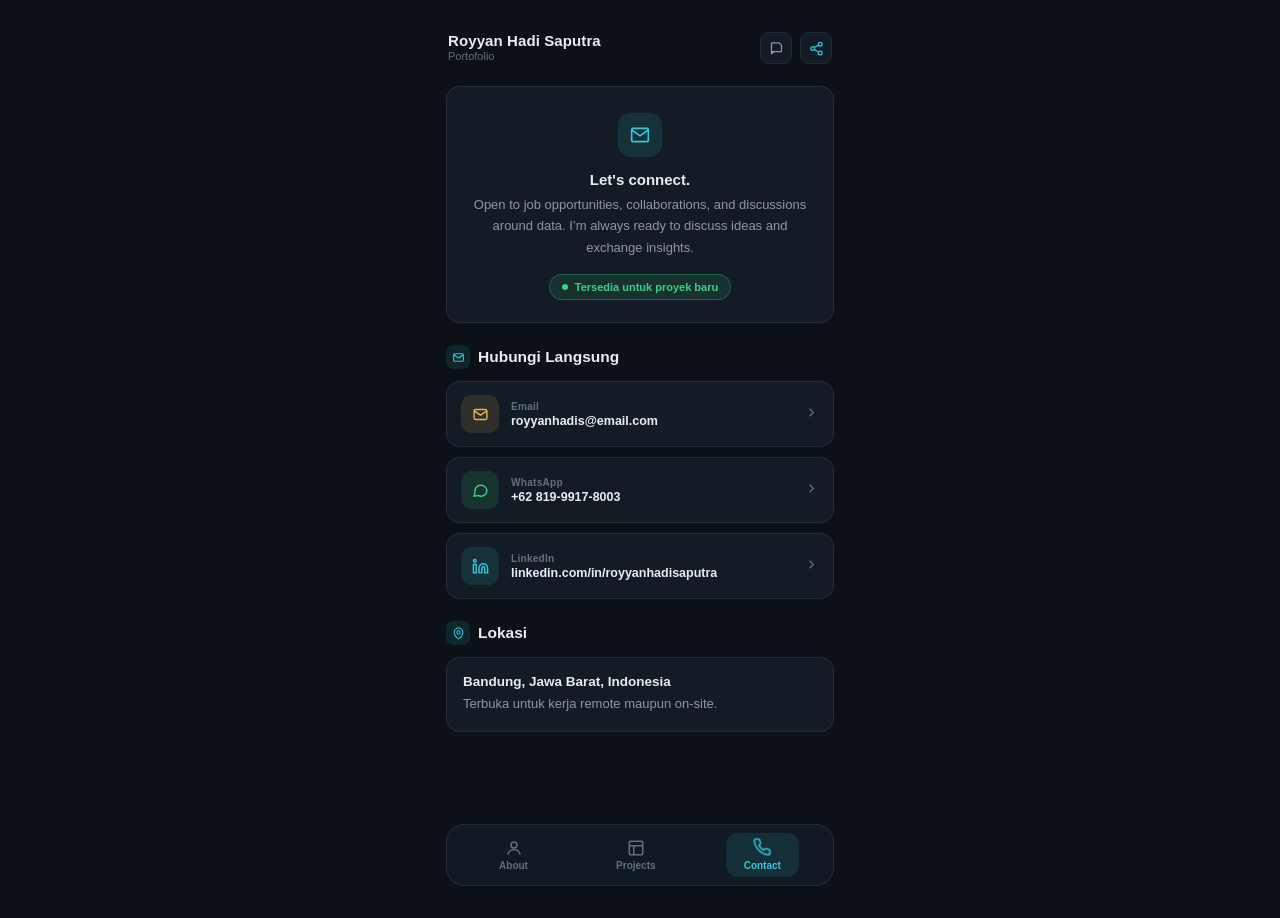
==== contact.html @ f62abc27 "Portofolio" ====
<!DOCTYPE html>
<html lang="id">

<head>
  <meta charset="UTF-8">
  <meta name="viewport" content="width=device-width, initial-scale=1.0">
  <title>Kontak — Royyan Hadi Saputra</title>
  <link rel="stylesheet" href="style.css">
</head>

<body data-page="contact">

  <div class="phone">

    <div class="topbar">
      <div class="brand">
        <h1>Royyan Hadi Saputra</h1>
        <p>Portofolio</p>
      </div>
      <div class="top-actions">
        <div class="icon-btn">
          <svg viewBox="0 0 24 24" fill="none" stroke="currentColor" stroke-width="2">
            <path d="M4 21V4a1 1 0 0 1 1-1h11l4 4v9a1 1 0 0 1-1 1H5" />
            <path d="M4 21l4-4" />
          </svg>
        </div>
        <div class="icon-btn accent">
          <svg viewBox="0 0 24 24" fill="none" stroke="currentColor" stroke-width="2">
            <circle cx="18" cy="5" r="3" />
            <circle cx="6" cy="12" r="3" />
            <circle cx="18" cy="19" r="3" />
            <line x1="8.6" y1="13.5" x2="15.4" y2="17.5" />
            <line x1="15.4" y1="6.5" x2="8.6" y2="10.5" />
          </svg>
        </div>
      </div>
    </div>

    <!-- Hero -->
    <div class="section reveal" style="margin-top:16px;">
      <div class="body-card contact-hero">
        <div class="contact-hero-icon">
          <svg width="20" height="20" viewBox="0 0 24 24" fill="none" stroke="currentColor" stroke-width="2">
            <path d="M22 6l-10 7L2 6" />
            <rect x="2" y="4" width="20" height="16" rx="2" />
          </svg>
        </div>
        <p class="contact-hero-title">Let's connect.</p>
        <p class="body-text" style="margin-bottom:0;">Open to job opportunities, collaborations, and discussions around
          data. I’m always ready to discuss ideas and exchange insights.</p>
        <div class="availability-strip">
          <span class="status-dot-sm"></span>
          Tersedia untuk proyek baru
        </div>
      </div>
    </div>

    <!-- Contact methods -->
    <div class="section reveal" style="animation-delay:0.05s;">
      <div class="section-title">
        <span class="dot-icon">
          <svg viewBox="0 0 24 24" fill="none" stroke="currentColor" stroke-width="2">
            <rect x="3" y="5" width="18" height="14" rx="2" />
            <path d="m3 7 9 6 9-6" />
          </svg>
        </span>
        Hubungi Langsung
      </div>

      <div class="contact-list">

        <a class="contact-card" href="mailto:royyan.hadi@email.com">
          <span class="contact-icon email">
            <svg viewBox="0 0 24 24" fill="none" stroke="currentColor" stroke-width="2">
              <rect x="3" y="5" width="18" height="14" rx="2" />
              <path d="m3 7 9 6 9-6" />
            </svg>
          </span>
          <span class="contact-meta">
            <span class="contact-label">Email</span>
            <span class="contact-value">royyanhadis@email.com</span>
          </span>
          <span class="contact-arrow">
            <svg viewBox="0 0 24 24" fill="none" stroke="currentColor" stroke-width="2">
              <path d="M9 18l6-6-6-6" />
            </svg>
          </span>
        </a>

        <a class="contact-card" href="https://wa.me/6281999178003" target="_blank" rel="noopener">
          <span class="contact-icon whatsapp">
            <svg viewBox="0 0 24 24" fill="none" stroke="currentColor" stroke-width="2">
              <path d="M21 11.5a8.5 8.5 0 0 1-12.5 7.5L3 20l1.1-5.3A8.5 8.5 0 1 1 21 11.5Z" />
            </svg>
          </span>
          <span class="contact-meta">
            <span class="contact-label">WhatsApp</span>
            <span class="contact-value">+62 819-9917-8003</span>
          </span>
          <span class="contact-arrow">
            <svg viewBox="0 0 24 24" fill="none" stroke="currentColor" stroke-width="2">
              <path d="M9 18l6-6-6-6" />
            </svg>
          </span>
        </a>

        <a class="contact-card" href="https://linkedin.com/in/royyan-hadi-saputra-075b24412" target="_blank"
          rel="noopener">
          <span class="contact-icon linkedin">
            <svg viewBox="0 0 24 24" fill="none" stroke="currentColor" stroke-width="2">
              <path d="M16 8a6 6 0 0 1 6 6v7h-4v-7a2 2 0 0 0-4 0v7h-4v-7a6 6 0 0 1 6-6Z" />
              <rect x="2" y="9" width="4" height="12" />
              <circle cx="4" cy="4" r="2" />
            </svg>
          </span>
          <span class="contact-meta">
            <span class="contact-label">LinkedIn</span>
            <span class="contact-value">linkedin.com/in/royyanhadisaputra</span>
          </span>
          <span class="contact-arrow">
            <svg viewBox="0 0 24 24" fill="none" stroke="currentColor" stroke-width="2">
              <path d="M9 18l6-6-6-6" />
            </svg>
          </span>
        </a>


      </div>
    </div>

    <!-- Location -->
    <div class="section reveal" style="animation-delay:0.1s;">
      <div class="section-title">
        <span class="dot-icon">
          <svg viewBox="0 0 24 24" fill="none" stroke="currentColor" stroke-width="2">
            <path d="M20 10c0 6-8 12-8 12s-8-6-8-12a8 8 0 0 1 16 0Z" />
            <circle cx="12" cy="10" r="3" />
          </svg>
        </span>
        Lokasi
      </div>
      <div class="body-card location-card">
        <div>
          <p class="location-title">Bandung, Jawa Barat, Indonesia</p>
          <p class="body-text" style="margin:0;">Terbuka untuk kerja remote maupun on-site.</p>
        </div>
      </div>
    </div>



    <div class="bottom-nav">
      <a class="nav-item" data-page="about" href="about.html">
        <svg viewBox="0 0 24 24" fill="none" stroke="currentColor" stroke-width="2">
          <circle cx="12" cy="8" r="4" />
          <path d="M4 21c0-4 3.5-7 8-7s8 3 8 7" />
        </svg>
        About
      </a>
      <a class="nav-item" data-page="projects" href="projects.html">
        <svg viewBox="0 0 24 24" fill="none" stroke="currentColor" stroke-width="2">
          <rect x="3" y="3" width="18" height="18" rx="2" />
          <path d="M3 9h18M9 21V9" />
        </svg>
        Projects
      </a>
      <a class="nav-item active" data-page="contact" href="contact.html">
        <svg viewBox="0 0 24 24" fill="none" stroke="currentColor" stroke-width="2">
          <path
            d="M22 16.92v3a2 2 0 0 1-2.18 2 19.79 19.79 0 0 1-8.63-3.07 19.5 19.5 0 0 1-6-6 19.79 19.79 0 0 1-3.07-8.67A2 2 0 0 1 4.11 2h3a2 2 0 0 1 2 1.72c.127.96.361 1.903.7 2.81a2 2 0 0 1-.45 2.11L8.09 9.91a16 16 0 0 0 6 6l1.27-1.27a2 2 0 0 1 2.11-.45c.907.339 1.85.573 2.81.7A2 2 0 0 1 22 16.92z" />
        </svg>
        Contact
      </a>
    </div>

  </div>

  <script src="script.js"></script>
</body>

</html>
---- style.css ----
:root{
  --bg: #0b1116;
  --bg-soft: #101820;
  --card: #131c25;
  --card-2: #0f1720;
  --border: rgba(255,255,255,0.07);
  --border-soft: rgba(255,255,255,0.05);
  --text: #e9edf1;
  --text-dim: #8b98a5;
  --text-dimmer: #62707d;
  --cyan: #35c7d6;
  --cyan-soft: rgba(53,199,214,0.12);
  --green: #3ecf7e;
  --green-soft: rgba(62,207,126,0.12);
  --amber: #e8b34d;
  --radius-lg: 20px;
  --radius-md: 14px;
  --radius-sm: 10px;
  font-family: -apple-system, BlinkMacSystemFont, "Segoe UI", Inter, Roboto, "Helvetica Neue", Arial, sans-serif;
}

*{ box-sizing: border-box !important; }

html,body{
  margin:0;
  padding:0;
  background: var(--bg);
  color: var(--text);
}

body{
  display:flex !important;
  flex-direction: column !important;
  align-items: center !important;
  justify-content:flex-start !important;
  padding: 18px 0 0;
  width: 100% !important;
}

/* Kontainer utama: dipaksa jadi satu kolom vertikal, kebal dari CSS luar
   (grid/flex/float) yang mungkin dipasang oleh tool/host tempat file ini dibuka */
.phone{
  display: block !important;
  width: 100% !important;
  max-width: 420px !important;
  min-height: 100vh;
  background: var(--bg);
  position: relative !important;
  float: none !important;
  padding-bottom: 84px;
}

/* Setiap blok section utama: paksa full-width, block, tidak float/absolute,
   dan urut normal dari atas ke bawah */
.phone > *{
  display: block !important;
  width: auto !important;
  float: none !important;
  position: relative !important;
  clear: both !important;
}
.phone > .bottom-nav{
  position: fixed !important;
  display: flex !important;
  width: calc(100% - 32px) !important;
  max-width: 388px !important;
}

/* ---------- Top bar ---------- */
/* ---------- Top bar ---------- */

.topbar{
  display: flex !important;
  flex-direction: row !important;
  align-items: flex-start !important;
  justify-content: space-between !important;
  width: 100% !important;
  padding: 14px 18px 6px;
  gap: 12px;
}

.brand{
  flex: 1 1 auto !important;
  min-width: 0 !important;
  display: flex;
  flex-direction: column;
  align-items: flex-start;
}

.brand h1{
  font-size: 15px;
  font-weight: 700;
  margin: 0;
  color: var(--text);
  letter-spacing: 0.1px;
  white-space: nowrap;
}

.brand p{
  margin: 1px 0 0;
  font-size: 11px;
  color: var(--text-dimmer);
}

.top-actions{
  display: flex !important;
  flex-direction: row !important;
  align-items: center !important;
  justify-content: flex-end !important;
  gap: 8px;
  flex-shrink: 0 !important;
  margin-left: auto !important;
}
.hard-icon {
  width: 45px;
  height: 45px;
  display: flex;
  align-items: center;
  justify-content: center;
  background: transparent;
}

.hard-icon img {
  width: 38px;
  height: 38px;
  object-fit: contain;
  display: block;
}

.icon-btn{
  width: 32px;
  height: 32px;
  flex-shrink: 0;
  border-radius: 9px;
  background: var(--card);
  border: 1px solid var(--border);
  display: flex !important;
  align-items: center;
  justify-content: center;
  color: var(--text-dim);
  transition: transform 0.25s ease, color 0.25s ease, border-color 0.25s ease, background 0.25s ease;
}

.icon-btn.logo-btn {
  padding: 0;
  overflow: hidden;
  border-radius: 50%;
}

.logo-img {
  width: 100%;
  height: 100%;
  object-fit: cover;
  object-position: 50% 20%;
  border-radius: 50%; 
  display: block;
}

.icon-btn.accent{
  color: var(--cyan);
  
}

.icon-btn svg{
  width: 15px;
  height: 15px;
}

.icon-btn:hover{
  transform: translateY(-2px) scale(1.05);
  border-color: rgba(53,199,214,0.35);
  color: var(--cyan);
}

.icon-btn:active{
  transform: scale(0.94);
}

/* ---------- Hero / profile card ---------- */
.hero-card{
  margin: 10px 16px 0;
  background: linear-gradient(180deg, #101a22, #0d151c);
  border: 1px solid var(--border);
  border-radius: var(--radius-lg);
  padding: 22px 18px 20px;
  text-align: center;
  position: relative;
  overflow: hidden;
}
.hero-card::before{
  content:"";
  position:absolute;
  top:-60px; left:50%;
  transform: translateX(-50%);
  width: 260px; height: 200px;
  background: radial-gradient(circle, rgba(53,199,214,0.15), transparent 70%);
  pointer-events:none;
  animation: glow-pulse 5s ease-in-out infinite;
}

.avatar-wrap{
  position: relative;
  width: 88px;              /* dari 78px */
  margin: 8px auto 14px;
  animation: float-y 4.5s ease-in-out infinite;
}
.avatar{
  width: 88px;
  height: 100px;             /* lebih tinggi dari lebar, kayak di gambar referensimu */
  border-radius: 26px;
  object-fit: cover;
  object-position: 50% 12%;
  display:block;
  border: 2px solid rgba(255,255,255,0.08);
  background: #2b3542;
}
.status-dot{
  position:absolute;
  bottom: -3px; right: -3px;
  width: 20px; height: 20px;
  border-radius: 50%;
  background: var(--green);
  border: 3px solid var(--bg);
}
.status-dot::after{
  content:"";
  position:absolute;
  inset: -3px;
  border-radius: 50%;
  border: 2px solid var(--green);
  opacity: 0.6;
  animation: ring-pulse 2.2s ease-out infinite;
}
.available-badge{
  position:absolute;
  top: -8px; left: 50%;
  transform: translateX(-50%);
  background: var(--green-soft);
  color: var(--green);
  border: 1px solid rgba(62,207,126,0.35);
  font-size: 10px;
  font-weight: 700;
  letter-spacing: 0.4px;
  padding: 3px 10px;
  border-radius: 999px;
  display:flex;
  align-items:center;
  gap:5px;
  white-space:nowrap;
}
.available-badge::before{
  content:"";
  width:6px; height:6px;
  border-radius:50%;
  background: var(--green);
  animation: dot-blink 1.6s ease-in-out infinite;
}

.hero-name{
  font-size: 21px;
  font-weight: 700;
  margin: 2px 0 6px;
  position: relative;
}
.hero-role{
  font-size: 13.5px;
  color: var(--cyan);
  font-weight: 600;
  margin: 0 0 2px;
  position: relative;
}
.hero-sub{
  font-size: 12.5px;
  color: var(--text-dim);
  margin: 0 0 16px;
  position: relative;
}

.hero-tags{
  display:flex;
  justify-content:center;
  gap: 8px;
  flex-wrap: wrap;
  position: relative;
}
.pill{
  font-size: 11px;
  font-weight: 600;
  padding: 6px 12px;
  border-radius: 999px;
  background: var(--card);
  border: 1px solid var(--border);
  color: var(--text-dim);
  display:flex; align-items:center; gap:6px;
  transition: transform 0.2s ease, border-color 0.2s ease;
}
.pill:hover{ transform: translateY(-1px); border-color: rgba(255,255,255,0.16); }
.pill.live::before{
  content:"";
  width:6px; height:6px;
  border-radius:50%;
  background: var(--green);
  animation: dot-blink 1.6s ease-in-out infinite;
}

/* ---------- Sections ---------- */
.section{
  margin: 22px 16px 0;
}

.section-head{
  display:flex;
  align-items:center;
  justify-content:space-between;
  margin-bottom: 12px;
}

.section-title{
  display:flex;
  align-items:center;
  gap: 8px;
  font-size: 15.5px;
  font-weight: 700;
  color: var(--text);
}

/* Judul yang berdiri sendiri (tanpa .section-head di luarnya) perlu jarak sendiri */
.section > .section-title{
  margin-bottom: 12px;
}
.section-title .dot-icon{
  width: 24px; height:24px;
  border-radius: 7px;
  background: var(--cyan-soft);
  color: var(--cyan);
  display:flex; align-items:center; justify-content:center;
  flex-shrink:0;
}
.section-title .dot-icon svg{ width:13px; height:13px; }

.badge-soft{
  font-size: 10.5px;
  font-weight: 700;
  color: var(--text-dim);
  background: var(--card);
  border: 1px solid var(--border);
  padding: 4px 10px;
  border-radius: 999px;
  white-space: nowrap;
}
.badge-soft.cyan{ color: var(--cyan); border-color: rgba(53,199,214,0.3); background: var(--cyan-soft); }
.badge-soft.green{ color: var(--green); border-color: rgba(62,207,126,0.3); background: var(--green-soft); }

.body-card{
  background: var(--card);
  border: 1px solid var(--border);
  border-radius: var(--radius-md);
  padding: 16px;
  transition: transform 0.25s ease, border-color 0.25s ease;
}
.body-card:hover{ transform: translateY(-2px); border-color: rgba(255,255,255,0.14); }

.body-text{
  font-size: 13px;
  line-height: 1.65;
  color: var(--text-dim);
  margin: 0;
}

.quote-block{
  margin-top: 14px;
  padding: 14px 14px 14px 16px;
  border-left: 3px solid var(--cyan);
  background: var(--cyan-soft);
  border-radius: 0 10px 10px 0;
  font-size: 12.5px;
  font-style: italic;
  color: #bfe9ee;
  line-height: 1.6;
}

/* ---------- Principles ---------- */
.principle-list{
  display:flex;
  flex-direction:column;
  gap: 10px;
}
.principle-item{
  display:flex;
  gap: 12px;
  background: var(--card);
  border:1px solid var(--border);
  border-radius: var(--radius-md);
  padding: 14px;
  align-items:flex-start;
  transition: transform 0.25s ease, border-color 0.25s ease, background 0.25s ease;
}
.principle-item:hover{
  transform: translateY(-3px);
  border-color: rgba(53,199,214,0.3);
  background: #142029;
}
.principle-num{
  flex-shrink:0;
  width: 30px; height:30px;
  border-radius: 9px;
  background: var(--cyan-soft);
  color: var(--cyan);
  font-size: 12px;
  font-weight: 700;
  display:flex; align-items:center; justify-content:center;
  transition: transform 0.25s ease;
}
.principle-item:hover .principle-num{ transform: scale(1.12) rotate(-4deg); }
.principle-text h4{
  font-size: 13px;
  margin: 3px 0 4px;
  color: var(--text);
  font-weight: 700;
}
.principle-text p{
  font-size: 12px;
  color: var(--text-dim);
  margin:0;
  line-height: 1.55;
}

/* ---------- Education ---------- */
.edu-card{
  background: var(--card);
  border: 1px solid var(--border);
  border-radius: var(--radius-md);
  padding: 16px;
  transition: transform 0.25s ease, border-color 0.25s ease;
}
.edu-card:hover{ transform: translateY(-2px); border-color: rgba(255,255,255,0.14); }
.edu-top{
  display:flex;
  gap: 12px;
  align-items:flex-start;
}
.edu-icon{
  width: 38px; height: 38px;
  border-radius: 10px;
  background: var(--cyan-soft);
  color: var(--cyan);
  display:flex; align-items:center; justify-content:center;
  flex-shrink:0;
}
.edu-icon svg{ width:18px; height:18px;}
.edu-name{
  font-size: 14px;
  font-weight: 700;
  margin: 0 0 3px;
  color: var(--text);
}
.edu-major{
  font-size: 11.5px;
  color: var(--text-dim);
  margin:0;
}
.gpa-row{
  margin-top: 14px;
  display:flex;
  align-items:center;
  justify-content:space-between;
  background: var(--card-2);
  border: 1px solid var(--border-soft);
  border-radius: var(--radius-sm);
  padding: 10px 14px;
}
.gpa-label{
  font-size: 10px;
  letter-spacing: 0.4px;
  color: var(--text-dimmer);
  font-weight: 700;
}
.gpa-value{
  font-size: 17px;
  font-weight: 700;
  color: var(--green);
}
.gpa-value span{
  font-size: 11px;
  color: var(--text-dimmer);
  font-weight: 600;
}

.research-tag{
  display:inline-flex;
  align-items:center;
  gap:6px;
  margin-top:14px;
  font-size: 10px;
  font-weight: 700;
  letter-spacing: 0.3px;
  color: var(--amber);
  background: rgba(232,179,77,0.1);
  border: 1px solid rgba(232,179,77,0.3);
  padding: 4px 10px;
  border-radius: 999px;
}
.research-title{
  font-size: 12.5px;
  font-weight: 700;
  font-style: italic;
  margin: 10px 0 6px;
  color: var(--text);
  line-height:1.5;
}
.research-desc{
  font-size: 12px;
  color: var(--text-dim);
  line-height: 1.6;
  margin: 0;
}

/* ---------- Experience ---------- */
.exp-card{
  background: var(--card);
  border: 1px solid var(--border);
  border-radius: var(--radius-md);
  padding: 16px;
  margin-bottom: 14px;
  transition: transform 0.25s ease, border-color 0.25s ease;
}
.exp-card:hover{ transform: translateY(-3px); border-color: rgba(53,199,214,0.25); }
.exp-card:last-child{ margin-bottom:0; }
.exp-head{
  display:flex;
  gap: 12px;
  align-items:flex-start;
}
.exp-num{
  flex-shrink:0;
  width: 30px; height:30px;
  border-radius: 9px;
  background: var(--cyan-soft);
  color: var(--cyan);
  font-size: 12px;
  font-weight: 700;
  display:flex; align-items:center; justify-content:center;
}
.exp-title{
  font-size: 13.5px;
  font-weight: 700;
  margin: 3px 0 6px;
  color: var(--text);
}
.exp-desc{
  font-size: 12px;
  color: var(--text-dim);
  line-height: 1.6;
  margin: 0 0 10px;
}
.exp-date{
  font-size: 11px;
  color: var(--text-dimmer);
  display:flex;
  align-items:center;
  gap:6px;
  margin-bottom: 12px;
}
.doc-label{
  font-size: 9.5px;
  font-weight: 700;
  letter-spacing: 0.6px;
  color: var(--text-dimmer);
  margin-bottom: 8px;
}
.doc-grid{
  display:grid;
  grid-template-columns: repeat(3,1fr);
  gap: 6px;
}
.doc-grid.two{ grid-template-columns: repeat(2,1fr); }
.doc-grid.six{
  grid-template-columns: repeat(3, 1fr);
  gap: 5px;
}
.doc-grid.six .doc-thumb{
  border-radius: 6px;
}
.doc-thumb{
  aspect-ratio: 1/1;
  border-radius: 8px;
  background: linear-gradient(135deg,#1c2833,#0f171f);
  display:flex; align-items:center; justify-content:center;
  color: var(--text-dimmer);
  border: 1px solid var(--border-soft);
  transition: transform 0.2s ease, color 0.2s ease;
  overflow: hidden;
}
.doc-thumb:hover{ transform: scale(1.05); color: var(--cyan); }
.doc-thumb svg{ width:16px; height:16px; opacity:0.5; }
.doc-thumb img{
  width: 100%;
  height: 100%;
  object-fit: cover;
  object-position: 50% 20%;
  display: block;
}

/* ---------- Dossier / CV card ---------- */
.dossier-card{
  margin: 22px 16px 0;
  background: var(--card);
  border: 1px solid var(--border);
  border-radius: var(--radius-lg);
  padding: 20px 18px;
  text-align:center;
}
.dossier-tag{
  font-size: 10px;
  font-weight: 700;
  letter-spacing: 0.6px;
  color: var(--text-dimmer);
  margin-bottom: 6px;
}
.dossier-title{
  font-size: 15px;
  font-weight: 700;
  color: var(--text);
  margin: 0 0 4px;
}
.dossier-sub{
  font-size: 11.5px;
  color: var(--text-dim);
  margin: 0 0 16px;
}
.btn-primary{
  display:flex;
  align-items:center;
  justify-content:center;
  gap: 8px;
  width: 100%;
  background: var(--cyan);
  color: #04212a;
  font-weight: 700;
  font-size: 13px;
  padding: 12px;
  border-radius: 12px;
  border: none;
  cursor:pointer;
  margin-bottom: 10px;
  transition: transform 0.2s ease, box-shadow 0.2s ease, filter 0.2s ease;
}
.btn-primary:hover{ transform: translateY(-2px); box-shadow: 0 8px 20px rgba(53,199,214,0.25); filter: brightness(1.05); }
.btn-primary:active{ transform: translateY(0) scale(0.98); }
.btn-secondary{
  display:flex;
  align-items:center;
  justify-content:center;
  gap: 8px;
  width: 100%;
  background: transparent;
  color: var(--text-dim);
  font-weight: 600;
  font-size: 12.5px;
  padding: 11px;
  border-radius: 12px;
  border: 1px solid var(--border);
  cursor:pointer;
  transition: transform 0.2s ease, border-color 0.2s ease, color 0.2s ease;
}
.btn-secondary:hover{ transform: translateY(-2px); border-color: rgba(255,255,255,0.2); color: var(--text); }
.btn-secondary:active{ transform: translateY(0) scale(0.98); }

/* ---------- Projects page ---------- */
.cap-badge{
  display:inline-flex; align-items:center; gap:6px;
  font-size:10px; font-weight:700; letter-spacing:.5px;
  color:var(--cyan); background:var(--cyan-soft);
  border:1px solid rgba(53,199,214,.3);
  padding:4px 10px; border-radius:999px; margin:16px 16px 10px;
}
.page-title{font-size:21px;font-weight:700;margin:0 16px 6px}
.page-sub{font-size:12.5px;color:var(--text-dim);margin:0 16px 18px;line-height:1.6}

.skills-card{
  background:var(--card);border:1px solid var(--border);border-radius:var(--radius-lg);
  padding:16px;margin:0 16px 16px;transition:transform .25s ease,border-color .25s ease;
}
.skills-card:hover{transform:translateY(-2px);border-color:rgba(255,255,255,.14)}
.skills-head{display:flex;align-items:flex-start;justify-content:space-between;margin-bottom:14px}
.skills-head h3{font-size:14.5px;margin:0 0 3px;font-weight:700}
.skills-head p{font-size:11px;color:var(--text-dimmer);margin:0}
.hard-grid{display:grid;grid-template-columns:repeat(3,1fr);gap:8px}
.hard-item{
  background:var(--card-2);border:1px solid var(--border-soft);border-radius:12px;
  padding:12px 6px;display:flex;flex-direction:column;align-items:center;gap:8px;
  transition:transform .25s ease,border-color .25s ease;
}
.hard-item:hover{transform:translateY(-4px);border-color:rgba(255,255,255,.16)}
.hard-icon{width:30px;height:30px;border-radius:8px;display:flex;align-items:center;justify-content:center;font-size:13px;font-weight:700;color:#fff;transition:transform .25s ease}
.hard-icon img{width:100%;height:100%;object-fit:contain}
.hard-item:hover .hard-icon{transform:scale(1.14) rotate(-6deg)}
.hard-item span{font-size:10.5px;color:var(--text-dim);font-weight:600}
.soft-grid{display:grid;grid-template-columns:1fr 1fr;gap:10px 14px}
.soft-item{display:flex;align-items:center;gap:8px;font-size:12px;color:var(--text-dim);font-weight:600;transition:color .2s ease,transform .2s ease}
.soft-item:hover{color:var(--text);transform:translateX(2px)}
.soft-item::before{content:"";width:6px;height:6px;border-radius:50%;background:var(--cyan);flex-shrink:0}

/* ---------- Featured Projects ---------- */
.proj-card{background:linear-gradient(180deg,#101c27,#0d1720);border:1px solid rgba(103,130,151,.22);border-radius:20px;overflow:hidden;margin:0 6px 16px;box-shadow:0 10px 30px rgba(0,0,0,.22);transition:.3s ease}
.proj-card:hover{transform:translateY(-4px);border-color:rgba(24,190,255,.45);box-shadow:0 16px 38px rgba(0,0,0,.38),0 0 22px rgba(0,166,255,.07)}
.proj-media{height:205px;position:relative;display:flex;align-items:center;justify-content:center;overflow:hidden;isolation:isolate}
.proj-media::before{content:"";position:absolute;inset:0;z-index:-3;background:radial-gradient(circle at 75% 20%,rgba(54,192,255,.28),transparent 32%),radial-gradient(circle at 15% 80%,rgba(0,117,255,.28),transparent 38%)}
.proj-media::after{content:"";position:absolute;inset:0;z-index:-2;background:linear-gradient(145deg,rgba(255,255,255,.04),transparent 45%,rgba(0,0,0,.28))}
.project-bulletin{background:linear-gradient(145deg,#0b4d82 0%,#0a3358 50%,#061b2c 100%)}
.project-sentiment{background:linear-gradient(145deg,#075e9f,#073963 55%,#041825)}
.project-ui{background:linear-gradient(145deg,#087bc4,#07558c 55%,#06324f)}
.media-glow,.ui-shine{position:absolute;width:230px;height:230px;border-radius:50%;background:rgba(21,178,255,.13);filter:blur(28px);right:-70px;top:-70px;z-index:-1}
.media-grid{position:absolute;inset:0;background-image:linear-gradient(rgba(255,255,255,.035) 1px,transparent 1px),linear-gradient(90deg,rgba(255,255,255,.035) 1px,transparent 1px);background-size:28px 28px;opacity:.55}
.proj-tag-overlay{font-size:9px;font-weight:800;letter-spacing:.55px;color:#fff;background:rgba(3,14,23,.78);border:1px solid rgba(255,255,255,.09);backdrop-filter:blur(9px);padding:6px 10px;border-radius:999px;position:absolute;top:13px;left:13px;z-index:10}

/* Bulletin visual */
.bulletin-scene{position:relative;width:285px;height:172px;transform:translateY(7px) rotate(-2deg)}
.bulletin-page{position:absolute;background:linear-gradient(180deg,#fff,#edf4f8);border-radius:5px;box-shadow:0 18px 28px rgba(0,0,0,.35);overflow:hidden}
.bulletin-front{width:126px;height:164px;left:76px;top:0;z-index:4;padding:13px 10px;color:#124f82;transform:rotate(-3deg)}
.bulletin-back{width:110px;height:150px;left:32px;top:13px;z-index:2;transform:rotate(4deg);padding:10px}
.bulletin-side{width:105px;height:150px;left:170px;top:11px;z-index:3;transform:rotate(6deg);padding:10px}
.bp-brand{font-size:16px;font-weight:900;letter-spacing:.5px;line-height:.9}.bp-sub{font-size:6px;font-style:italic;margin-top:5px;color:#39739c}.bp-logo{position:absolute;right:9px;top:12px;width:28px;height:24px;border-radius:50%;background:#0a4c82;color:white;font-size:6px;display:grid;place-items:center;font-weight:900}.bp-photo{height:58px;margin-top:12px;background:linear-gradient(135deg,#0c4c81,#7db5d5);position:relative;overflow:hidden}.bp-photo::before,.bp-photo::after{content:"";position:absolute;border-radius:50%;background:rgba(255,255,255,.45)}.bp-photo::before{width:22px;height:22px;left:12px;bottom:9px}.bp-photo::after{width:36px;height:16px;right:8px;bottom:4px}.bp-photo i{display:block;position:absolute;background:rgba(255,255,255,.75);width:16px;height:5px;bottom:5px;left:6px}.bp-photo i:nth-child(2){left:27px;width:23px}.bp-photo i:nth-child(3){right:6px;left:auto;width:13px}.bp-copy{margin-top:8px}.bp-copy i{display:block;height:3px;background:#9db5c5;margin:4px 0;border-radius:3px}.bp-copy i:nth-child(2){width:85%}.bp-copy i:nth-child(3){width:92%}.bp-copy i:nth-child(4){width:70%}.bp-bottom{position:absolute;left:0;right:0;bottom:0;height:18px;background:#084e85}.bp-header{height:10px;width:65%;background:#12669c;border-radius:2px;margin-bottom:9px}.bp-title{width:75%;height:6px;background:#9eb8c8;border-radius:2px;margin-bottom:13px}.bp-cols{display:grid;grid-template-columns:1fr 1fr;gap:6px}.bp-cols i{height:75px;background:linear-gradient(#dbe8ee,#a7c6d8);border-radius:3px}.bp-photo.small{height:43px;margin-top:12px}

/* Sentiment dashboard */
.sentiment-dashboard{width:296px;height:172px;border:1px solid rgba(255,255,255,.18);border-radius:12px;background:rgba(4,16,27,.93);box-shadow:0 20px 35px rgba(0,0,0,.38);padding:10px 12px;color:#fff;position:relative;z-index:2}
.sd-head{display:flex;justify-content:space-between;align-items:center;font-size:7px;color:#e9f5ff;margin-bottom:7px}.sd-head strong{font-size:9px}.sd-head span{font-size:6px;color:#a8c3d5}
.sd-chart{height:75px;display:flex;border-bottom:1px solid rgba(255,255,255,.15);background:repeating-linear-gradient(to bottom,transparent 0 18px,rgba(255,255,255,.06) 19px)}
.sd-y{width:20px;display:flex;flex-direction:column;justify-content:space-between;font-size:5px;color:#718b9b;padding:1px 0}.sd-bars{flex:1;display:flex;justify-content:space-around;align-items:flex-end}.sd-group{height:100%;width:45px;display:flex;flex-direction:column;justify-content:flex-end;align-items:center}.sd-pair{height:61px;display:flex;align-items:flex-end;gap:3px}.sd-pair i,.sd-pair b{display:block;width:11px;border-radius:3px 3px 1px 1px}.sd-pair i{background:#1978bd}.sd-pair b{background:#ff7b18}.sd-group small{font-size:5.5px;color:#a8bac7;margin-top:4px}.sd-bottom{display:grid;grid-template-columns:1fr 1fr;gap:7px;margin-top:8px}.sd-dist,.sd-total{border:1px solid rgba(255,255,255,.11);border-radius:8px;padding:6px 7px}.sd-dist{display:flex;flex-direction:column;gap:3px;font-size:6px;color:#aebdca}.sd-dist strong{font-size:7px;color:white;margin-bottom:2px}.sd-dist span{display:flex;align-items:center;gap:4px}.sd-dist em{width:5px;height:5px;border-radius:50%;display:inline-block}.sd-dist .neg{background:#ff3f62}.sd-dist .pos{background:#18c78d}.sd-dist b{color:#e4edf4;font-weight:600}.sd-total{display:flex;align-items:center;gap:8px}.donut{width:49px;height:49px;border-radius:50%;background:conic-gradient(#16c98d 0 38%,#ff3f62 38% 100%);display:grid;place-items:center;position:relative;flex-shrink:0}.donut::after{content:"";position:absolute;width:36px;height:36px;border-radius:50%;background:#071b2c}.donut span{z-index:2;font-size:8px;font-weight:800;color:#fff;text-align:center}.donut small{display:block;font-size:4.5px;color:#91a7b8}.sd-total>div:last-child small{display:block;font-size:5px;color:#63d6ff}.sd-total>div:last-child strong{font-size:20px;line-height:1.1;color:#fff}

/* UI/UX visual */
.ui-device-scene{position:relative;width:300px;height:175px}.ui-laptop{position:absolute;left:12px;bottom:9px;width:235px;height:137px;background:#bfc9d1;border-radius:8px 8px 4px 4px;padding:7px;box-shadow:0 20px 30px rgba(0,0,0,.35);transform:perspective(500px) rotateX(2deg)}.ui-laptop::after{content:"";position:absolute;left:-12px;right:-12px;bottom:-8px;height:9px;background:#94a5b2;border-radius:50%}.ui-screen{height:100%;background:#fff;border-radius:4px;overflow:hidden;color:#0c4772}.ui-top{height:19px;display:flex;align-items:center;gap:7px;padding:0 8px;font-size:4.8px;white-space:nowrap}.ui-top b{font-size:6px;margin-right:auto}.ui-hero{height:70px;background:linear-gradient(110deg,#0865a4,#138bd0);display:flex;justify-content:space-between;overflow:hidden;color:white}.ui-hero>div:first-child{padding:9px 7px;position:relative;z-index:2}.ui-hero small{font-size:4px;display:block;margin-bottom:5px;opacity:.9}.ui-hero strong{font-size:9px;line-height:1.15;display:block}.ui-search{margin-top:7px;width:78px;height:11px;border-radius:5px;background:#fff;color:#8ba0ae;font-size:4px;padding:3px 5px}.ui-search b{float:right;color:#0871b6}.ui-building{width:110px;background:linear-gradient(140deg,transparent 10%,rgba(255,255,255,.25) 11% 30%,transparent 31%),linear-gradient(180deg,#dbeeff,#78a8c6);clip-path:polygon(28% 15%,65% 0,100% 20%,100% 100%,0 100%,0 28%)}.ui-feature{display:flex;gap:5px;padding:7px}.ui-feature i{flex:1;height:27px;border-radius:5px;background:#f3f8fb;box-shadow:0 2px 6px rgba(0,0,0,.07);display:flex;flex-direction:column;align-items:center;justify-content:center;font-style:normal;font-size:8px;color:#0874ba}.ui-feature small{font-size:4px;margin-top:2px;color:#33566c}.ui-phone{position:absolute;right:8px;bottom:4px;width:61px;height:126px;background:#09131d;border:3px solid #d7e0e6;border-radius:13px;padding:4px;box-shadow:0 18px 30px rgba(0,0,0,.45);z-index:4}.phone-notch{width:22px;height:5px;background:#08121a;border-radius:5px;margin:0 auto 3px}.phone-top{height:13px;color:white;font-size:5px;display:flex;justify-content:space-between;align-items:center;padding:0 3px}.phone-hero{height:49px;border-radius:6px;background:linear-gradient(145deg,#0878bf,#07548b);color:#fff;padding:7px 5px}.phone-hero strong{font-size:6px;line-height:1.2;display:block}.phone-hero div{height:9px;background:#fff;color:#8aa0ae;border-radius:4px;margin-top:6px;font-size:3.5px;padding:3px}.phone-grid{display:grid;grid-template-columns:1fr 1fr;gap:4px;padding:6px 2px}.phone-grid i{height:18px;border-radius:4px;background:#f0f7fb;color:#0874ba;font-style:normal;text-align:center;padding-top:3px;font-size:7px}.phone-grid small{display:block;font-size:3.2px;color:#466276;margin-top:1px}

.proj-body{padding:16px}.proj-category{display:inline-flex;align-items:center;gap:7px;font-size:10px;font-weight:700;color:#26d3ff;border:1px solid rgba(38,211,255,.35);background:rgba(9,102,143,.18);border-radius:999px;padding:6px 10px;margin-bottom:9px}.proj-category span{font-size:9px}.proj-title{font-size:15px;font-weight:800;margin:0 0 9px;line-height:1.35}.proj-tags{display:flex;flex-wrap:wrap;gap:6px;margin-bottom:11px}.tag-chip{font-size:10px;font-weight:600;color:#40d9ff;background:rgba(13,104,143,.22);border:1px solid rgba(48,202,244,.28);padding:4px 9px;border-radius:999px}.proj-desc{font-size:12px;color:var(--text-dim);line-height:1.62;margin:0 0 14px}.proj-stats{display:grid;grid-template-columns:1fr 1fr;gap:10px}.stat-box{background:rgba(5,14,22,.55);border:1px solid rgba(113,141,160,.16);border-radius:11px;padding:10px 12px}.stat-box .stat-label{font-size:9px;color:var(--text-dimmer);font-weight:700;letter-spacing:.4px;margin-bottom:4px}.stat-box .stat-value{font-size:12px;font-weight:700;color:var(--text);line-height:1.35}

@media (max-width:420px){.proj-media{height:205px}.bulletin-scene{transform:translateY(8px) scale(.94) rotate(-2deg)}.sentiment-dashboard{transform:scale(.94)}.ui-device-scene{transform:scale(.92)}.proj-title{font-size:14.5px}.proj-desc{font-size:11.5px}}

/* ---------- Bottom nav ---------- */
.bottom-nav{
  position: fixed;
  bottom: 14px;
  left: 50%;
  transform: translateX(-50%);
  width: calc(100% - 32px);
  max-width: 388px;
  background: rgba(19,28,37,0.92);
  backdrop-filter: blur(10px);
  border: 1px solid var(--border);
  border-radius: 18px;
  display:flex;
  justify-content:space-around;
  padding: 8px;
  z-index: 50;
}
.nav-item{
  display:flex;
  flex-direction:column;
  align-items:center;
  gap: 3px;
  padding: 6px 18px;
  border-radius: 12px;
  color: var(--text-dimmer);
  font-size: 10px;
  font-weight: 600;
  cursor:pointer;
  border:none;
  background:transparent;
  font-family: inherit;
  text-decoration: none;
  transition: color 0.25s ease, background 0.25s ease, transform 0.2s ease;
}
.nav-item svg{ width:18px; height:18px; transition: transform 0.25s ease; }
.nav-item:hover{ color: var(--text-dim); transform: translateY(-1px); }
.nav-item.active{
  color: var(--cyan);
  background: var(--cyan-soft);
}
.nav-item.active svg{ transform: translateY(-1px) scale(1.05); }

/* ---------- Entrance / reveal animation ---------- */
@keyframes fade-up{
  from{ opacity:0; transform: translateY(16px); }
  to{ opacity:1; transform: translateY(0); }
}
@keyframes float-y{
  0%, 100%{ transform: translateY(0); }
  50%{ transform: translateY(-4px); }
}
@keyframes glow-pulse{
  0%, 100%{ opacity: 0.7; transform: translateX(-50%) scale(1); }
  50%{ opacity: 1; transform: translateX(-50%) scale(1.08); }
}
@keyframes ring-pulse{
  0%{ transform: scale(1); opacity: 0.6; }
  100%{ transform: scale(1.9); opacity: 0; }
}
@keyframes dot-blink{
  0%, 100%{ opacity: 1; }
  50%{ opacity: 0.35; }
}
@keyframes topbar-in{
  from{ opacity:0; transform: translateY(-8px); }
  to{ opacity:1; transform: translateY(0); }
}

.topbar{ animation: topbar-in 0.5s ease both; }

.reveal{
  opacity: 0;
  transform: translateY(16px);
  animation: fade-up 0.6s cubic-bezier(0.22,1,0.36,1) forwards;
  animation-play-state: paused;
}
.reveal.in-view{ animation-play-state: running; }

@media (prefers-reduced-motion: reduce){
  *{
    animation-duration: 0.001ms !important;
    animation-iteration-count: 1 !important;
    transition-duration: 0.001ms !important;
  }
  .reveal{ opacity: 1; transform: none; }
}

/* =========================================================
   Contact page additions — appended below, nothing above
   this line was changed. Reuses existing tokens (--card,
   --border, --cyan, etc.) so it matches the rest of the site.
   ========================================================= */

/* ---------- Hero card ---------- */
.contact-hero{
  text-align: center;
  padding: 26px 20px 22px;
}
.contact-hero-icon{
  width: 44px; height: 44px;
  border-radius: 12px;
  background: var(--cyan-soft);
  color: var(--cyan);
  display: flex; align-items: center; justify-content: center;
  margin: 0 auto 14px;
  animation: float-y 4.5s ease-in-out infinite;
}
.contact-hero-title{
  font-size: 15px;
  font-weight: 700;
  margin: 0 0 6px;
  color: var(--text);
}
.availability-strip{
  display: inline-flex;
  align-items: center;
  gap: 7px;
  margin-top: 16px;
  font-size: 11px;
  font-weight: 700;
  color: var(--green);
  background: var(--green-soft);
  border: 1px solid rgba(62,207,126,0.3);
  padding: 6px 12px;
  border-radius: 999px;
}
.status-dot-sm{
  width: 6px; height: 6px;
  border-radius: 50%;
  background: var(--green);
  flex-shrink: 0;
  animation: dot-blink 1.6s ease-in-out infinite;
}

/* ---------- Contact method list ---------- */
.contact-list{
  display: flex;
  flex-direction: column;
  gap: 10px;
}
.contact-card{
  display: flex;
  align-items: center;
  gap: 12px;
  background: var(--card);
  border: 1px solid var(--border);
  border-radius: var(--radius-md);
  padding: 13px 14px;
  text-decoration: none;
  color: inherit;
  transition: transform 0.25s ease, border-color 0.25s ease, background 0.25s ease;
}
.contact-card:hover{
  transform: translateY(-2px);
  border-color: rgba(53,199,214,0.3);
  background: #142029;
}
.contact-card:active{ transform: translateY(0) scale(0.99); }

.contact-icon{
  flex-shrink: 0;
  width: 38px; height: 38px;
  border-radius: 10px;
  display: flex; align-items: center; justify-content: center;
  color: var(--cyan);
  background: var(--cyan-soft);
  transition: transform 0.25s ease;
}
.contact-icon svg{ width: 17px; height: 17px; }
.contact-card:hover .contact-icon{ transform: scale(1.1) rotate(-4deg); }

/* Optional per-platform tint — falls back to cyan if omitted */
.contact-icon.whatsapp{ color: #3ecf7e; background: rgba(62,207,126,0.12); }
.contact-icon.linkedin{ color: #35c7d6; background: rgba(53,199,214,0.12); }
.contact-icon.github{ color: #e9edf1; background: rgba(233,237,241,0.08); }
.contact-icon.email{ color: #e8b34d; background: rgba(232,179,77,0.12); }

.contact-meta{
  flex: 1 1 auto;
  min-width: 0;
  display: flex;
  flex-direction: column;
  gap: 2px;
}
.contact-label{
  font-size: 10px;
  font-weight: 700;
  letter-spacing: 0.3px;
  color: var(--text-dimmer);
}
.contact-value{
  font-size: 12.5px;
  font-weight: 600;
  color: var(--text);
  white-space: nowrap;
  overflow: hidden;
  text-overflow: ellipsis;
}
.contact-arrow{
  flex-shrink: 0;
  color: var(--text-dimmer);
  transition: transform 0.25s ease, color 0.25s ease;
}
.contact-arrow svg{ width: 15px; height: 15px; }
.contact-card:hover .contact-arrow{
  transform: translateX(3px);
  color: var(--cyan);
}

/* ---------- Location card ---------- */
.location-card{
  display: flex;
  align-items: center;
  gap: 12px;
  padding: 16px;
}
.location-title{
  font-size: 13.5px;
  font-weight: 700;
  margin: 0 0 4px;
  color: var(--text);
}

/* =========================================================
   Active profile hero — glowing avatar + verified badge
   Appended below, nothing above this line was changed.
   ========================================================= */

/* ---------- Topbar inline AVAILABLE badge ---------- */
.brand-line{
  display: flex;
  align-items: center;
  gap: 7px;
}
.brand-line p{ margin: 0; }
.available-badge-inline{
  display: inline-flex;
  align-items: center;
  gap: 5px;
  font-size: 9.5px;
  font-weight: 700;
  letter-spacing: 0.3px;
  color: var(--green);
  background: var(--green-soft);
  border: 1px solid rgba(62,207,126,0.35);
  padding: 2px 8px 2px 7px;
  border-radius: 999px;
  white-space: nowrap;
}
.available-badge-inline::before{
  content:"";
  width: 5px; height: 5px;
  border-radius: 50%;
  background: var(--green);
  flex-shrink: 0;
  animation: dot-blink 1.6s ease-in-out infinite;
}

/* ---------- Glowing square avatar (gradient border frame) ---------- */
.avatar-wrap.active-profile{
  width: 96px;
}
.avatar-frame{
  width: 96px;
  height: 96px;
  border-radius: 24px;
  padding: 3px;
  background: linear-gradient(135deg, #5fe0ea 0%, var(--cyan) 45%, var(--green) 100%);
  box-shadow:
    0 0 22px rgba(53,199,214,0.35),
    0 10px 24px rgba(0,0,0,0.35);
}
.avatar.active-profile{
  width: 100%;
  height: 100%;
  border-radius: 21px;
  border: none;
  box-shadow: none;
  display: block;
}

/* ---------- Verified-style seal badge (scalloped, replaces plain status dot) ---------- */
.status-badge{
  position: absolute;
  bottom: -8px; right: -8px;
  width: 34px; height: 34px;
  display: flex;
  align-items: center;
  justify-content: center;
  filter: drop-shadow(0 4px 10px rgba(0,0,0,0.45));
  z-index: 2;
}
.status-badge svg{ width: 100%; height: 100%; }

/* ---------- Combined status pill ---------- */
.hero-tags.combined{
  margin-bottom: 14px;
}
.pill.combined-pill{
  font-size: 10.5px;
  font-weight: 700;
  letter-spacing: 0.4px;
  padding: 7px 14px;
  color: var(--green);
  background: var(--green-soft);
  border-color: rgba(62,207,126,0.3);
}
.pill.combined-pill::before{
  content:"";
  width: 6px; height: 6px;
  border-radius: 50%;
  background: var(--green);
  margin-right: 1px;
  animation: dot-blink 1.6s ease-in-out infinite;
}
/* =========================================================
   TAMBAHAN ANIMASI "HIDUP" — appended di bawah sini saja.
   Tidak ada satu pun rule di atas yang diubah/dihapus.
   Semua otomatis nonaktif untuk pengguna yang mengaktifkan
   prefers-reduced-motion (lihat media query di atas).
   ========================================================= */

/* ---------- 1. Ambient floating orb di background ---------- */
@keyframes orb-float-a{
  0%,100%{ transform: translate(0,0) scale(1); }
  50%{ transform: translate(30px,-24px) scale(1.15); }
}
@keyframes orb-float-b{
  0%,100%{ transform: translate(0,0) scale(1); }
  50%{ transform: translate(-26px,24px) scale(0.9); }
}
body::before{
  content:"";
  position: fixed;
  top: -12%; left: -12%;
  width: 340px; height: 340px;
  background: radial-gradient(circle, rgba(53,199,214,0.14), transparent 70%);
  filter: blur(10px);
  z-index: -1;
  pointer-events: none;
  animation: orb-float-a 14s ease-in-out infinite;
}
body::after{
  content:"";
  position: fixed;
  bottom: -16%; right: -12%;
  width: 380px; height: 380px;
  background: radial-gradient(circle, rgba(62,207,126,0.12), transparent 70%);
  filter: blur(10px);
  z-index: -1;
  pointer-events: none;
  animation: orb-float-b 18s ease-in-out infinite;
}

/* ---------- 2. Nama hero: gradient teks yang "mengalir" ---------- */
.hero-name{
  background: linear-gradient(90deg, var(--text), var(--cyan), var(--green), var(--text));
  background-size: 300% auto;
  -webkit-background-clip: text;
  background-clip: text;
  color: transparent;
  animation: text-shine 6s linear infinite;
}
@keyframes text-shine{ to{ background-position: -300% center; } }

/* ---------- 3. Cincin gradient berputar di belakang avatar ---------- */
.avatar-frame{ position: relative; z-index: 1; }
.avatar-wrap.active-profile::before{
  content:"";
  position: absolute;
  inset: -6px;
  border-radius: 28px;
  background: conic-gradient(from 0deg, #5fe0ea, var(--cyan), var(--green), #5fe0ea);
  filter: blur(6px);
  opacity: 0.55;
  z-index: 0;
  animation: ring-spin 5s linear infinite;
}
@keyframes ring-spin{ to{ transform: rotate(360deg); } }

/* ---------- 4. Icon section-title "bernapas" pelan ---------- */
.section-title .dot-icon{
  animation: icon-breathe 3s ease-in-out infinite;
}
@keyframes icon-breathe{
  0%,100%{ box-shadow: 0 0 0 rgba(53,199,214,0); }
  50%{ box-shadow: 0 0 12px rgba(53,199,214,0.45); }
}

/* ---------- 5. Badge cyan/hijau berkedip lembut ---------- */
.badge-soft.cyan{ animation: badge-glow-cyan 3.5s ease-in-out infinite; }
.badge-soft.green{ animation: badge-glow-green 3.5s ease-in-out infinite; }
@keyframes badge-glow-cyan{
  0%,100%{ box-shadow: 0 0 0 rgba(53,199,214,0); }
  50%{ box-shadow: 0 0 10px rgba(53,199,214,0.35); }
}
@keyframes badge-glow-green{
  0%,100%{ box-shadow: 0 0 0 rgba(62,207,126,0); }
  50%{ box-shadow: 0 0 10px rgba(62,207,126,0.35); }
}

/* ---------- 6. Icon bintang di cap-badge berputar pelan ---------- */
.cap-badge svg{ animation: spin-slow 6s linear infinite; }
@keyframes spin-slow{ to{ transform: rotate(360deg); } }

/* ---------- 7. Efek "shine" berjalan di tombol Download CV ---------- */
.btn-primary{ position: relative; overflow: hidden; }
.btn-primary::after{
  content:"";
  position: absolute;
  top: 0; left: -60%;
  width: 45%; height: 100%;
  background: linear-gradient(120deg, transparent, rgba(255,255,255,0.35), transparent);
  transform: skewX(-20deg);
  animation: btn-shine 3.2s ease-in-out infinite;
}
@keyframes btn-shine{
  0%{ left: -60%; }
  45%{ left: 130%; }
  100%{ left: 130%; }
}

/* ---------- 8. Grafik batang sentimen "tumbuh" saat discroll ---------- */
.sd-pair i, .sd-pair b{
  transform-origin: bottom;
  transform: scaleY(0);
  transition: transform 0.9s cubic-bezier(0.22,1,0.36,1);
  transition-delay: 0.25s;
}
.proj-card.in-view .sd-pair i{ transform: scaleY(1); }
.proj-card.in-view .sd-pair b{ transform: scaleY(1); transition-delay: 0.4s; }

/* Donut chart muncul dengan efek putar + zoom-in */
.donut{
  transform: rotate(-90deg) scale(0.4);
  opacity: 0;
  transition: transform 0.8s cubic-bezier(0.22,1,0.36,1), opacity 0.8s ease;
  transition-delay: 0.55s;
}
.proj-card.in-view .donut{ transform: rotate(0deg) scale(1); opacity: 1; }

/* ---------- 9. Icon hard skills muncul satu-satu (staggered pop-in) ---------- */
.hard-item{
  opacity: 0;
  transform: translateY(14px) scale(0.85);
  transition: opacity 0.5s ease, transform 0.5s cubic-bezier(0.22,1,0.36,1);
}
.skills-card.in-view .hard-item{ opacity: 1; transform: none; }
.skills-card.in-view .hard-item:nth-child(1){ transition-delay: 0.05s; }
.skills-card.in-view .hard-item:nth-child(2){ transition-delay: 0.10s; }
.skills-card.in-view .hard-item:nth-child(3){ transition-delay: 0.15s; }
.skills-card.in-view .hard-item:nth-child(4){ transition-delay: 0.20s; }
.skills-card.in-view .hard-item:nth-child(5){ transition-delay: 0.25s; }
.skills-card.in-view .hard-item:nth-child(6){ transition-delay: 0.30s; }
.skills-card.in-view .hard-item:nth-child(7){ transition-delay: 0.35s; }
.skills-card.in-view .hard-item:nth-child(8){ transition-delay: 0.40s; }
.skills-card.in-view .hard-item:nth-child(9){ transition-delay: 0.45s; }

/* ---------- 10. Efek ping halus saat hover ikon kontak ---------- */
.contact-icon{ position: relative; }
.contact-icon::after{
  content:"";
  position: absolute;
  inset: -4px;
  border-radius: 12px;
  border: 1.5px solid currentColor;
  opacity: 0;
  transform: scale(0.85);
  pointer-events: none;
}
.contact-card:hover .contact-icon::after{
  animation: contact-ping 0.9s ease-out;
}
@keyframes contact-ping{
  0%{ opacity: 0.6; transform: scale(0.85); }
  100%{ opacity: 0; transform: scale(1.3); }
}

/* ---------- 11. Cahaya melayang di balik ilustrasi proyek ---------- */
.media-glow, .ui-shine{
  animation: glow-drift 8s ease-in-out infinite;
}
@keyframes glow-drift{
  0%,100%{ transform: translate(0,0) scale(1); }
  50%{ transform: translate(-18px, 14px) scale(1.12); }
}

/* ---------- 12. Icon dossier (CV) melayang pelan ---------- */
.dossier-card > div[style]{
  animation: float-y 4.5s ease-in-out infinite;
}

/* ---------- 13. Nav aktif "pop" saat halaman dimuat ---------- */
@keyframes nav-pop{
  0%{ transform: scale(0.6) translateY(4px); opacity: 0; }
  60%{ transform: scale(1.18) translateY(-2px); opacity: 1; }
  100%{ transform: translateY(-1px) scale(1.05); opacity: 1; }
}
.nav-item.active svg{
  animation: nav-pop 0.55s cubic-bezier(0.34,1.56,0.64,1) both;
}

/* ---------- 14. Spotlight lembut yang mengikuti kursor di atas kartu ---------- */
.proj-card, .body-card, .principle-item, .exp-card,
.skills-card, .contact-card, .edu-card, .dossier-card, .hero-card{
  position: relative;
}
.proj-card::after, .body-card::after, .principle-item::after, .exp-card::after,
.skills-card::after, .contact-card::after, .edu-card::after, .dossier-card::after, .hero-card::after{
  content:"";
  position: absolute;
  inset: 0;
  border-radius: inherit;
  background: radial-gradient(220px circle at var(--mx,50%) var(--my,50%), rgba(255,255,255,0.07), transparent 60%);
  opacity: 0;
  transition: opacity 0.3s ease;
  pointer-events: none;
}
.proj-card:hover::after, .body-card:hover::after, .principle-item:hover::after, .exp-card:hover::after,
.skills-card:hover::after, .contact-card:hover::after, .edu-card:hover::after, .dossier-card:hover::after, .hero-card:hover::after{
  opacity: 1;
}

/* ---------- 15. GPA value berkedip halus untuk menarik perhatian ---------- */
.gpa-value{
  animation: text-pulse 3s ease-in-out infinite;
}
@keyframes text-pulse{
  0%,100%{ text-shadow: 0 0 0 rgba(62,207,126,0); }
  50%{ text-shadow: 0 0 10px rgba(62,207,126,0.5); }
}
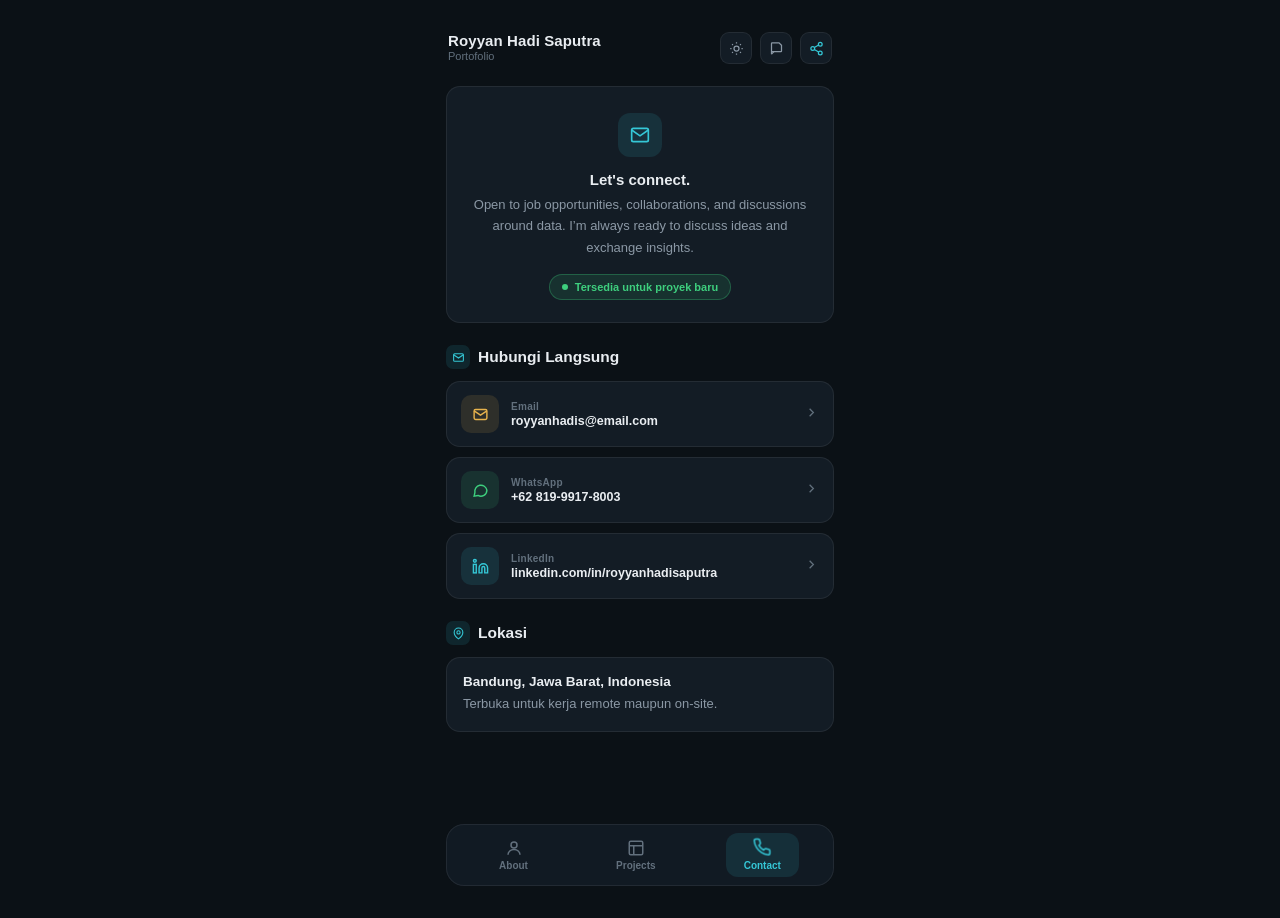
==== commit 768599b8: "dark Added theme toggle functionality and updated email link." ====
--- a/contact.html
+++ b/contact.html
@@ -5,6 +5,15 @@
   <meta charset="UTF-8">
   <meta name="viewport" content="width=device-width, initial-scale=1.0">
   <title>Kontak — Royyan Hadi Saputra</title>
+  <script>
+    (function () {
+      try {
+        if (localStorage.getItem('theme') === 'light') {
+          document.documentElement.setAttribute('data-theme', 'light');
+        }
+      } catch (e) { }
+    })();
+  </script>
   <link rel="stylesheet" href="style.css">
 </head>
 
@@ -18,6 +27,16 @@
         <p>Portofolio</p>
       </div>
       <div class="top-actions">
+        <div class="icon-btn theme-toggle" id="themeToggle" title="Ganti tema">
+          <svg class="icon-sun" viewBox="0 0 24 24" fill="none" stroke="currentColor" stroke-width="2">
+            <circle cx="12" cy="12" r="4" />
+            <path
+              d="M12 2v2M12 20v2M4.93 4.93l1.41 1.41M17.66 17.66l1.41 1.41M2 12h2M20 12h2M6.34 17.66l-1.41 1.41M19.07 4.93l-1.41 1.41" />
+          </svg>
+          <svg class="icon-moon" viewBox="0 0 24 24" fill="none" stroke="currentColor" stroke-width="2">
+            <path d="M21 12.79A9 9 0 1 1 11.21 3 7 7 0 0 0 21 12.79z" />
+          </svg>
+        </div>
         <div class="icon-btn">
           <svg viewBox="0 0 24 24" fill="none" stroke="currentColor" stroke-width="2">
             <path d="M4 21V4a1 1 0 0 1 1-1h11l4 4v9a1 1 0 0 1-1 1H5" />
@@ -175,7 +194,24 @@
 
   </div>
 
+  <script>
+    (function () {
+      var btn = document.getElementById('themeToggle');
+      if (!btn) return;
+      btn.addEventListener('click', function () {
+        var root = document.documentElement;
+        var isLight = root.getAttribute('data-theme') === 'light';
+        if (isLight) {
+          root.removeAttribute('data-theme');
+          try { localStorage.setItem('theme', 'dark'); } catch (e) { }
+        } else {
+          root.setAttribute('data-theme', 'light');
+          try { localStorage.setItem('theme', 'light'); } catch (e) { }
+        }
+      });
+    })();
+  </script>
   <script src="script.js"></script>
 </body>
 
-</html>+</html>
--- a/style.css
+++ b/style.css
@@ -1258,6 +1258,39 @@
   opacity: 1;
 }
 
+/* ---------- 16. Tombol "Lihat Proyek" pada setiap project card ---------- */
+.proj-link-btn{
+  display:flex;
+  align-items:center;
+  justify-content:center;
+  gap:7px;
+  width:100%;
+  margin-top:12px;
+  padding:11px;
+  border-radius:12px;
+  background: var(--cyan-soft);
+  border:1px solid rgba(53,199,214,0.35);
+  color: var(--cyan);
+  font-weight:700;
+  font-size:12.5px;
+  letter-spacing:.2px;
+  text-decoration:none;
+  cursor:pointer;
+  transition: transform 0.2s ease, background 0.2s ease, box-shadow 0.2s ease;
+}
+.proj-link-btn svg{
+  width:13px;
+  height:13px;
+  transition: transform 0.2s ease;
+}
+.proj-link-btn:hover{
+  transform: translateY(-2px);
+  background: rgba(53,199,214,0.2);
+  box-shadow: 0 8px 18px rgba(53,199,214,0.18);
+}
+.proj-link-btn:hover svg{ transform: translate(2px,-2px); }
+.proj-link-btn:active{ transform: translateY(0) scale(0.98); }
+
 /* ---------- 15. GPA value berkedip halus untuk menarik perhatian ---------- */
 .gpa-value{
   animation: text-pulse 3s ease-in-out infinite;
@@ -1265,4 +1298,94 @@
 @keyframes text-pulse{
   0%,100%{ text-shadow: 0 0 0 rgba(62,207,126,0); }
   50%{ text-shadow: 0 0 10px rgba(62,207,126,0.5); }
-}+}
+/* =========================================================
+   LIGHT MODE — toggle via [data-theme="light"] on <html>
+   Semua rule di atas TIDAK diubah; tema terang cukup
+   meng-override variabel warna + beberapa gradient/hover
+   yang tadinya di-hardcode untuk background gelap.
+   ========================================================= */
+:root[data-theme="light"]{
+  --bg: #f4f7fa;
+  --bg-soft: #eef2f6;
+  --card: #ffffff;
+  --card-2: #f3f6f9;
+  --border: rgba(15,23,32,0.10);
+  --border-soft: rgba(15,23,32,0.07);
+  --text: #16212b;
+  --text-dim: #56636f;
+  --text-dimmer: #8894a0;
+  --cyan: #0e97a8;
+  --cyan-soft: rgba(14,151,168,0.10);
+  --green: #1f9a5c;
+  --green-soft: rgba(31,154,92,0.10);
+  --amber: #a9740a;
+}
+
+:root[data-theme="light"] .hero-card{ background: linear-gradient(180deg, #ffffff, #f2f6f9); }
+:root[data-theme="light"] .bottom-nav{ background: rgba(255,255,255,0.88); }
+:root[data-theme="light"] .doc-thumb{ background: linear-gradient(135deg,#e8edf1,#f7f9fb); }
+:root[data-theme="light"] .principle-item:hover{ background: #eef3f6; }
+:root[data-theme="light"] .quote-block{ color: #0d6b78; }
+:root[data-theme="light"] .avatar{ background: #e4e9ed; border-color: rgba(15,23,32,0.08); }
+
+:root[data-theme="light"] .pill:hover,
+:root[data-theme="light"] .body-card:hover,
+:root[data-theme="light"] .edu-card:hover,
+:root[data-theme="light"] .skills-card:hover,
+:root[data-theme="light"] .hard-item:hover{
+  border-color: rgba(15,23,32,0.18);
+}
+:root[data-theme="light"] .btn-secondary:hover{ border-color: rgba(15,23,32,0.24); }
+
+:root[data-theme="light"] body::before{ background: radial-gradient(circle, rgba(14,151,168,0.10), transparent 70%); }
+:root[data-theme="light"] body::after{ background: radial-gradient(circle, rgba(31,154,92,0.09), transparent 70%); }
+
+/* Transisi halus saat ganti tema */
+html, body, .phone, .card, .body-card, .principle-item, .exp-card,
+.skills-card, .contact-card, .edu-card, .dossier-card, .hero-card,
+.hard-item, .icon-btn, .pill, .badge-soft, .bottom-nav{
+  transition: background-color .35s ease, color .35s ease, border-color .35s ease;
+}
+
+/* ---------- Tombol toggle tema (ikon matahari / bulan) ---------- */
+.theme-toggle .icon-sun{ display:block; }
+.theme-toggle .icon-moon{ display:none; }
+:root[data-theme="light"] .theme-toggle .icon-sun{ display:none; }
+:root[data-theme="light"] .theme-toggle .icon-moon{ display:block; }
+
+/* ---------- Fix: bagian bawah proj-card (proj-body) ikut gelap saat light mode ---------- */
+:root[data-theme="light"] .proj-card{
+  background: linear-gradient(180deg, #ffffff, #f4f7fa);
+  border-color: rgba(15,23,32,0.12);
+  box-shadow: 0 10px 30px rgba(15,23,32,0.10);
+}
+:root[data-theme="light"] .proj-card:hover{
+  border-color: rgba(14,151,168,0.45);
+  box-shadow: 0 16px 38px rgba(15,23,32,0.14), 0 0 22px rgba(14,151,168,0.10);
+}
+:root[data-theme="light"] .stat-box{
+  background: var(--card-2);
+  border-color: rgba(15,23,32,0.10);
+}
+
+/* ---------- Fix kontras teks cyan pada badge/tag proyek saat light mode ---------- */
+:root[data-theme="light"] .proj-category{
+  color: #0a7688;
+  border-color: rgba(10,118,136,0.35);
+  background: rgba(10,118,136,0.10);
+}
+:root[data-theme="light"] .tag-chip{
+  color: #0a7688;
+  background: rgba(10,118,136,0.12);
+  border-color: rgba(10,118,136,0.28);
+}
+:root[data-theme="light"] .proj-link-btn{
+  color: #0a7688;
+  background: rgba(10,118,136,0.10);
+  border-color: rgba(10,118,136,0.35);
+}
+:root[data-theme="light"] .proj-link-btn:hover{
+  background: rgba(10,118,136,0.16);
+  box-shadow: 0 8px 18px rgba(10,118,136,0.16);
+}
